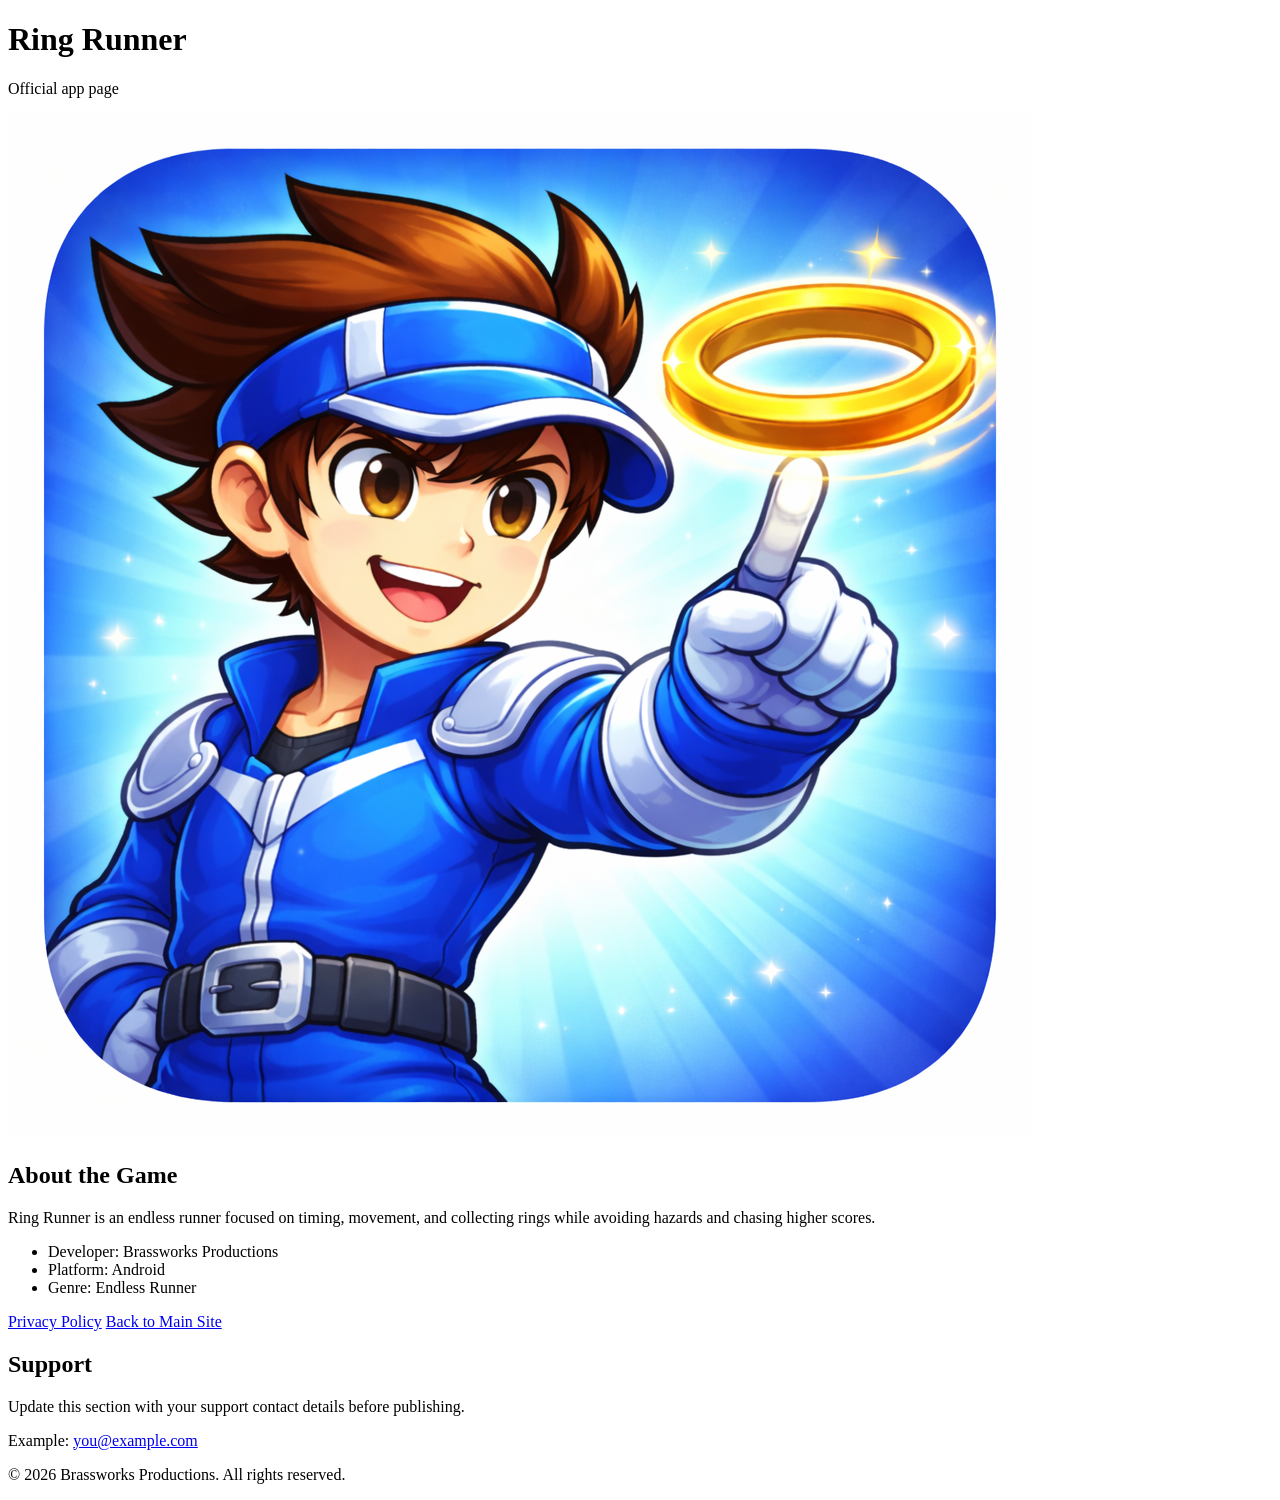
==== ring-runner/index.html @ f1f8ebb3 "Add files via upload" ====
<!doctype html>
<html lang="en">
<head>
    <meta charset="UTF-8" />
    <meta name="viewport" content="width=device-width, initial-scale=1.0" />
    <title>Ring Runner | Brassworks Productions</title>
    <meta name="description"
          content="Official Ring Runner page with app information and privacy policy." />
    <link rel="stylesheet" href="../styles.css" />
</head>
<body>
    <header class="site-header">
        <div class="container">
            <div class="brand">
                <h1>Ring Runner</h1>
                <p>Official app page</p>
            </div>
        </div>
    </header>

    <main class="container">
        <section class="card app-hero">
            <img class="app-icon"
                 src="../images/ring-runner-icon.png"
                 alt="Ring Runner app icon" />

            <div>
                <h2>About the Game</h2>
                <p>
                    Ring Runner is an endless runner focused on timing, movement, and collecting rings while
                    avoiding hazards and chasing higher scores.
                </p>

                <ul class="meta-list">
                    <li>Developer: Brassworks Productions</li>
                    <li>Platform: Android</li>
                    <li>Genre: Endless Runner</li>
                </ul>

                <div class="button-row">
                    <a class="button" href="privacy.html">Privacy Policy</a>
                    <a class="button button-secondary" href="../index.html">Back to Main Site</a>
                </div>
            </div>
        </section>

        <section class="card">
            <h2>Support</h2>
            <p>
                Update this section with your support contact details before publishing.
            </p>
            <p>
                Example: <a href="mailto:you@example.com">you@example.com</a>
            </p>
        </section>
    </main>

    <footer class="site-footer">
        <div class="container">
            <p>&copy; 2026 Brassworks Productions. All rights reserved.</p>
        </div>
    </footer>
</body>
</html>
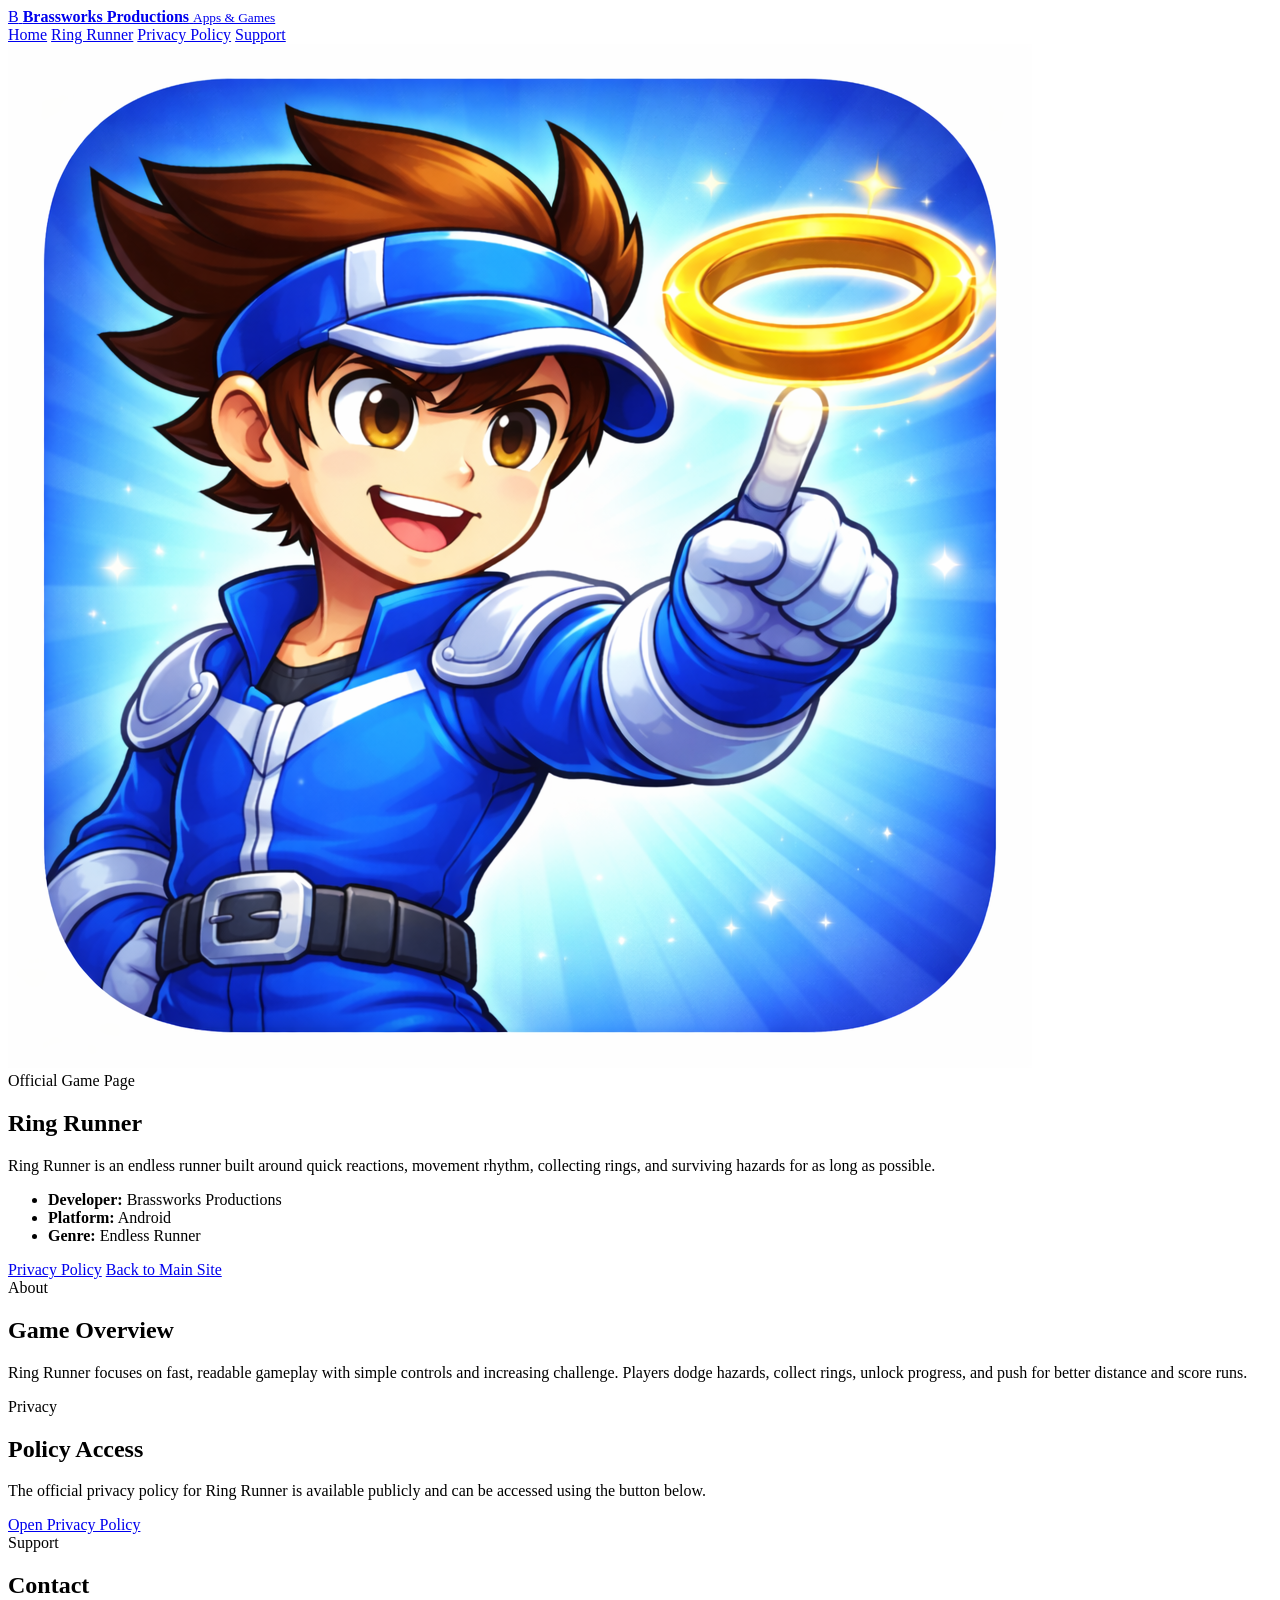
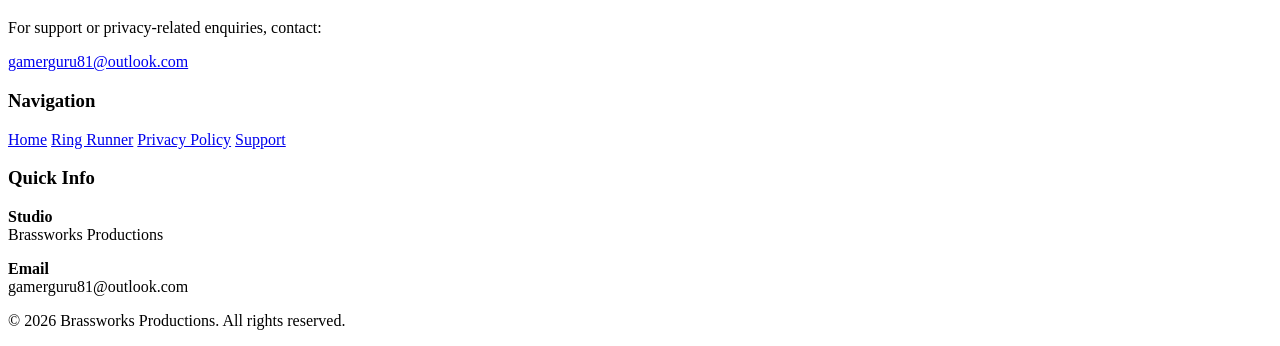
==== commit e15e5266: "Update index.html" ====
--- a/ring-runner/index.html
+++ b/ring-runner/index.html
@@ -5,60 +5,129 @@
     <meta name="viewport" content="width=device-width, initial-scale=1.0" />
     <title>Ring Runner | Brassworks Productions</title>
     <meta name="description"
-          content="Official Ring Runner page with app information and privacy policy." />
+          content="Official Ring Runner page with game information, support details, and privacy policy access." />
     <link rel="stylesheet" href="../styles.css" />
 </head>
 <body>
-    <header class="site-header">
-        <div class="container">
-            <div class="brand">
-                <h1>Ring Runner</h1>
-                <p>Official app page</p>
-            </div>
+    <header class="topbar">
+        <div class="topbar-inner">
+            <a class="logo-block" href="../index.html">
+                <span class="logo-mark">B</span>
+                <span class="logo-text">
+                    <strong>Brassworks Productions</strong>
+                    <small>Apps & Games</small>
+                </span>
+            </a>
+
+            <nav class="top-nav" aria-label="Main navigation">
+                <a href="../index.html">Home</a>
+                <a href="index.html" class="active">Ring Runner</a>
+                <a href="privacy.html">Privacy Policy</a>
+                <a href="#support">Support</a>
+            </nav>
         </div>
     </header>
 
-    <main class="container">
-        <section class="card app-hero">
-            <img class="app-icon"
-                 src="../images/ring-runner-icon.png"
-                 alt="Ring Runner app icon" />
+    <div class="site-shell">
+        <main class="main-content">
+            <section class="hero-panel app-hero">
+                <img class="app-icon"
+                     src="../images/ring-runner-icon.png"
+                     alt="Ring Runner app icon" />
 
-            <div>
-                <h2>About the Game</h2>
-                <p>
-                    Ring Runner is an endless runner focused on timing, movement, and collecting rings while
-                    avoiding hazards and chasing higher scores.
-                </p>
+                <div>
+                    <div class="eyebrow">Official Game Page</div>
+                    <h1>Ring Runner</h1>
+                    <p class="hero-copy">
+                        Ring Runner is an endless runner built around quick reactions, movement rhythm,
+                        collecting rings, and surviving hazards for as long as possible.
+                    </p>
 
-                <ul class="meta-list">
-                    <li>Developer: Brassworks Productions</li>
-                    <li>Platform: Android</li>
-                    <li>Genre: Endless Runner</li>
-                </ul>
+                    <ul class="meta-list">
+                        <li><strong>Developer:</strong> Brassworks Productions</li>
+                        <li><strong>Platform:</strong> Android</li>
+                        <li><strong>Genre:</strong> Endless Runner</li>
+                    </ul>
 
-                <div class="button-row">
-                    <a class="button" href="privacy.html">Privacy Policy</a>
-                    <a class="button button-secondary" href="../index.html">Back to Main Site</a>
+                    <div class="hero-actions">
+                        <a class="btn btn-primary" href="privacy.html">Privacy Policy</a>
+                        <a class="btn btn-secondary" href="../index.html">Back to Main Site</a>
+                    </div>
+                </div>
+            </section>
+
+            <section class="content-grid">
+                <article class="card feature-card">
+                    <div class="card-header">
+                        <span class="section-tag">About</span>
+                        <h2>Game Overview</h2>
+                    </div>
+
+                    <p>
+                        Ring Runner focuses on fast, readable gameplay with simple controls and increasing
+                        challenge. Players dodge hazards, collect rings, unlock progress, and push for better
+                        distance and score runs.
+                    </p>
+                </article>
+
+                <article class="card">
+                    <div class="card-header">
+                        <span class="section-tag">Privacy</span>
+                        <h2>Policy Access</h2>
+                    </div>
+
+                    <p>
+                        The official privacy policy for Ring Runner is available publicly and can be accessed
+                        using the button below.
+                    </p>
+
+                    <div class="action-row">
+                        <a class="btn btn-primary" href="privacy.html">Open Privacy Policy</a>
+                    </div>
+                </article>
+
+                <article class="card" id="support">
+                    <div class="card-header">
+                        <span class="section-tag">Support</span>
+                        <h2>Contact</h2>
+                    </div>
+
+                    <p>
+                        For support or privacy-related enquiries, contact:
+                    </p>
+
+                    <p class="contact-line">
+                        <a href="mailto:gamerguru81@outlook.com">gamerguru81@outlook.com</a>
+                    </p>
+                </article>
+            </section>
+        </main>
+
+        <aside class="right-sidebar">
+            <div class="sidebar-panel">
+                <h3>Navigation</h3>
+                <nav class="sidebar-nav" aria-label="Sidebar navigation">
+                    <a href="../index.html">Home</a>
+                    <a href="index.html" class="active">Ring Runner</a>
+                    <a href="privacy.html">Privacy Policy</a>
+                    <a href="#support">Support</a>
+                </nav>
+            </div>
+
+            <div class="sidebar-panel">
+                <h3>Quick Info</h3>
+                <div class="mini-info">
+                    <p><strong>Studio</strong><br />Brassworks Productions</p>
+                    <p><strong>Email</strong><br />gamerguru81@outlook.com</p>
                 </div>
             </div>
-        </section>
-
-        <section class="card">
-            <h2>Support</h2>
-            <p>
-                Update this section with your support contact details before publishing.
-            </p>
-            <p>
-                Example: <a href="mailto:you@example.com">you@example.com</a>
-            </p>
-        </section>
-    </main>
+        </aside>
+    </div>
 
     <footer class="site-footer">
-        <div class="container">
+        <div class="footer-inner">
             <p>&copy; 2026 Brassworks Productions. All rights reserved.</p>
         </div>
     </footer>
 </body>
-</html>+</html>
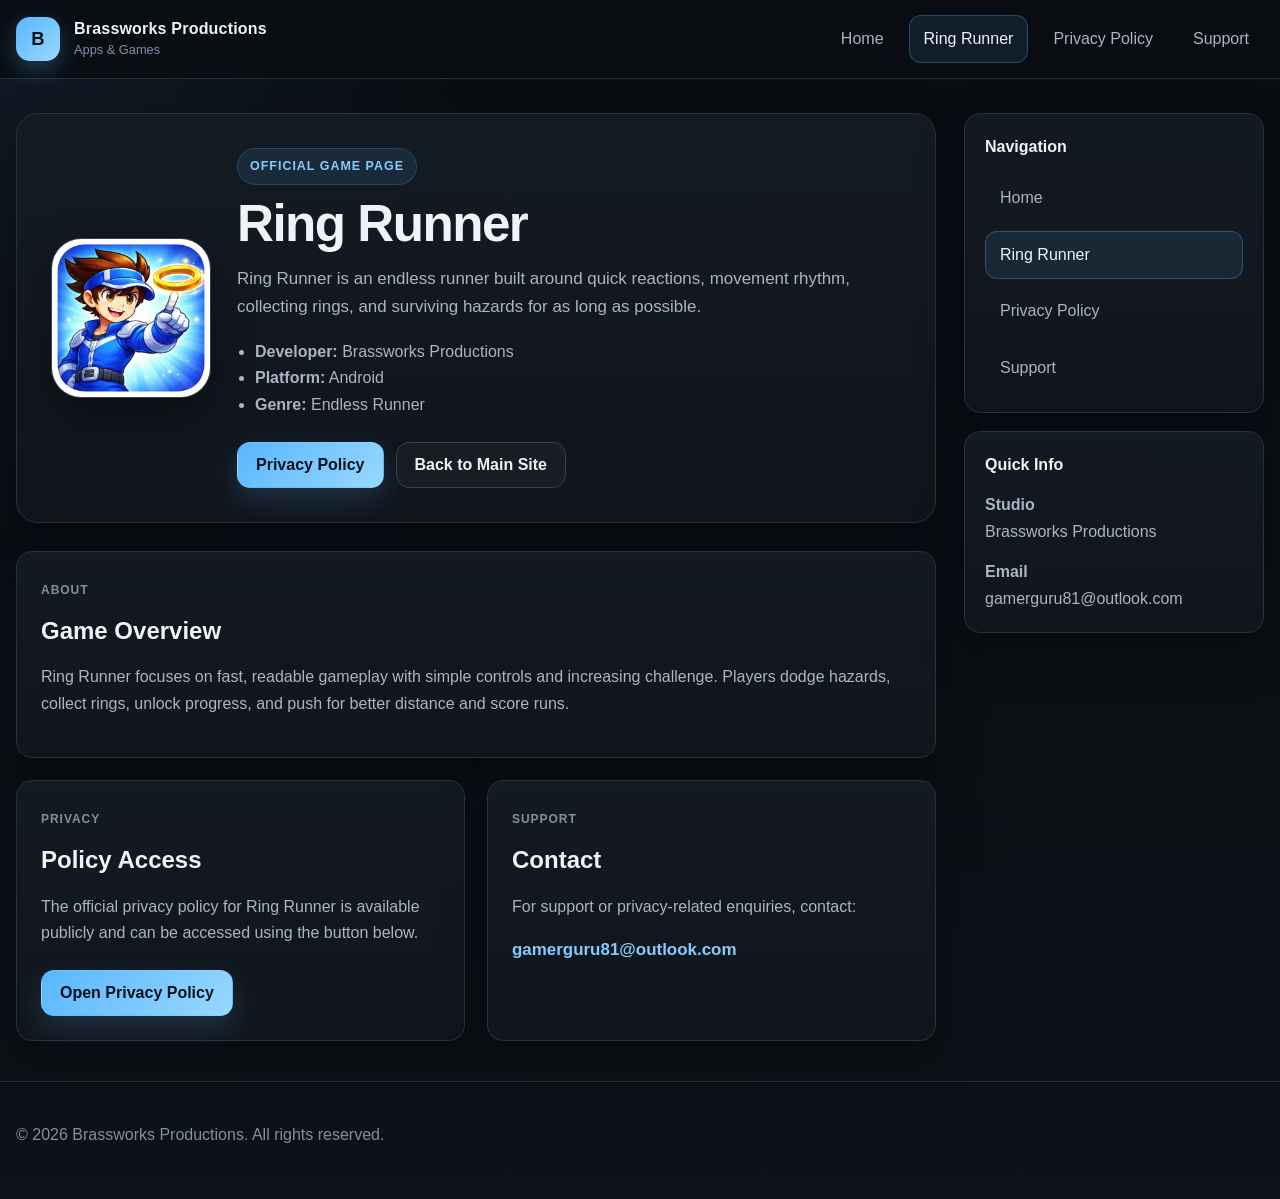
==== commit 19e393a0: "Update index.html" ====
--- a/ring-runner/index.html
+++ b/ring-runner/index.html
@@ -6,7 +6,7 @@
     <title>Ring Runner | Brassworks Productions</title>
     <meta name="description"
           content="Official Ring Runner page with game information, support details, and privacy policy access." />
-    <link rel="stylesheet" href="../styles.css" />
+    <link rel="stylesheet" href="../style.css" />
 </head>
 <body>
     <header class="topbar">
--- a/style.css
+++ b/style.css
@@ -0,0 +1,419 @@
+:root {
+    --bg: #0a0d12;
+    --bg-elevated: #11161d;
+    --bg-card: #151b23;
+    --bg-soft: #1a212c;
+    --border: #273140;
+    --border-strong: #334154;
+    --text: #eef3f8;
+    --text-soft: #a9b5c4;
+    --text-muted: #8090a3;
+    --accent: #58b6ff;
+    --accent-strong: #86cbff;
+    --success: #6ee7b7;
+    --shadow: 0 18px 45px rgba(0, 0, 0, 0.35);
+    --radius-lg: 22px;
+    --radius-md: 16px;
+    --radius-sm: 12px;
+    --max-width: 1380px;
+    --sidebar-width: 300px;
+}
+
+* {
+    box-sizing: border-box;
+}
+
+html {
+    scroll-behavior: smooth;
+}
+
+body {
+    margin: 0;
+    background: radial-gradient(circle at top left, rgba(88, 182, 255, 0.09), transparent 28%), linear-gradient(180deg, #090c11 0%, #0d1218 100%);
+    color: var(--text);
+    font-family: Arial, Helvetica, sans-serif;
+    line-height: 1.65;
+}
+
+img {
+    max-width: 100%;
+    display: block;
+}
+
+a {
+    color: var(--accent-strong);
+    text-decoration: none;
+}
+
+    a:hover {
+        text-decoration: none;
+    }
+
+.topbar {
+    position: sticky;
+    top: 0;
+    z-index: 1000;
+    backdrop-filter: blur(10px);
+    background: rgba(10, 13, 18, 0.86);
+    border-bottom: 1px solid rgba(51, 65, 84, 0.65);
+}
+
+.topbar-inner {
+    width: min(var(--max-width), calc(100% - 32px));
+    margin: 0 auto;
+    min-height: 78px;
+    display: flex;
+    align-items: center;
+    justify-content: space-between;
+    gap: 20px;
+}
+
+.logo-block {
+    display: flex;
+    align-items: center;
+    gap: 14px;
+    color: var(--text);
+}
+
+.logo-mark {
+    width: 44px;
+    height: 44px;
+    border-radius: 14px;
+    display: grid;
+    place-items: center;
+    font-weight: 800;
+    font-size: 1.15rem;
+    color: #06111a;
+    background: linear-gradient(135deg, var(--accent) 0%, #9bd9ff 100%);
+    box-shadow: 0 8px 22px rgba(88, 182, 255, 0.28);
+}
+
+.logo-text {
+    display: flex;
+    flex-direction: column;
+    line-height: 1.15;
+}
+
+    .logo-text strong {
+        font-size: 1rem;
+        letter-spacing: 0.2px;
+    }
+
+    .logo-text small {
+        margin-top: 4px;
+        color: var(--text-muted);
+        font-size: 0.8rem;
+    }
+
+.top-nav {
+    display: flex;
+    flex-wrap: wrap;
+    justify-content: flex-end;
+    gap: 10px;
+}
+
+    .top-nav a,
+    .sidebar-nav a {
+        display: inline-flex;
+        align-items: center;
+        min-height: 40px;
+        padding: 10px 14px;
+        border-radius: 12px;
+        color: var(--text-soft);
+        border: 1px solid transparent;
+        transition: 0.2s ease;
+    }
+
+        .top-nav a:hover,
+        .sidebar-nav a:hover {
+            color: var(--text);
+            background: rgba(255, 255, 255, 0.04);
+            border-color: rgba(255, 255, 255, 0.05);
+        }
+
+        .top-nav a.active,
+        .sidebar-nav a.active {
+            color: var(--text);
+            background: rgba(88, 182, 255, 0.1);
+            border-color: rgba(88, 182, 255, 0.3);
+        }
+
+.site-shell {
+    width: min(var(--max-width), calc(100% - 32px));
+    margin: 34px auto 0;
+    display: grid;
+    grid-template-columns: minmax(0, 1fr) var(--sidebar-width);
+    gap: 28px;
+    align-items: start;
+}
+
+.main-content {
+    min-width: 0;
+}
+
+.hero-panel {
+    background: linear-gradient(180deg, rgba(21, 27, 35, 0.96) 0%, rgba(16, 21, 28, 0.98) 100%);
+    border: 1px solid var(--border);
+    border-radius: var(--radius-lg);
+    padding: 34px;
+    box-shadow: var(--shadow);
+    margin-bottom: 28px;
+}
+
+.eyebrow {
+    display: inline-block;
+    margin-bottom: 12px;
+    padding: 7px 12px;
+    border-radius: 999px;
+    font-size: 0.78rem;
+    font-weight: 700;
+    letter-spacing: 0.08em;
+    text-transform: uppercase;
+    color: var(--accent-strong);
+    background: rgba(88, 182, 255, 0.1);
+    border: 1px solid rgba(88, 182, 255, 0.2);
+}
+
+.hero-panel h1 {
+    margin: 0 0 14px;
+    font-size: clamp(2rem, 4vw, 3.5rem);
+    line-height: 1.06;
+    letter-spacing: -0.03em;
+}
+
+.hero-copy {
+    max-width: 760px;
+    margin: 0;
+    color: var(--text-soft);
+    font-size: 1.06rem;
+}
+
+.hero-actions,
+.action-row {
+    display: flex;
+    flex-wrap: wrap;
+    gap: 12px;
+    margin-top: 24px;
+}
+
+.btn {
+    display: inline-flex;
+    align-items: center;
+    justify-content: center;
+    min-height: 46px;
+    padding: 0 18px;
+    border-radius: 13px;
+    font-weight: 700;
+    border: 1px solid transparent;
+    transition: transform 0.16s ease, background 0.16s ease, border-color 0.16s ease;
+}
+
+    .btn:hover {
+        transform: translateY(-1px);
+    }
+
+.btn-primary {
+    color: #06111a;
+    background: linear-gradient(135deg, var(--accent) 0%, #99d8ff 100%);
+    box-shadow: 0 12px 28px rgba(88, 182, 255, 0.18);
+}
+
+.btn-secondary {
+    color: var(--text);
+    background: rgba(255, 255, 255, 0.03);
+    border-color: var(--border-strong);
+}
+
+.content-grid {
+    display: grid;
+    grid-template-columns: repeat(2, minmax(0, 1fr));
+    gap: 22px;
+}
+
+.card {
+    background: linear-gradient(180deg, rgba(20, 26, 34, 0.98) 0%, rgba(17, 22, 29, 0.98) 100%);
+    border: 1px solid var(--border);
+    border-radius: var(--radius-md);
+    padding: 24px;
+    box-shadow: var(--shadow);
+}
+
+.feature-card {
+    grid-column: span 2;
+}
+
+.card-header {
+    margin-bottom: 14px;
+}
+
+.section-tag {
+    display: inline-block;
+    margin-bottom: 10px;
+    font-size: 0.75rem;
+    font-weight: 700;
+    letter-spacing: 0.08em;
+    text-transform: uppercase;
+    color: var(--text-muted);
+}
+
+.card h2,
+.sidebar-panel h3 {
+    margin: 0;
+}
+
+.card p {
+    color: var(--text-soft);
+    margin-top: 0;
+}
+
+.clean-list {
+    margin: 0;
+    padding-left: 18px;
+    color: var(--text-soft);
+}
+
+    .clean-list li + li {
+        margin-top: 8px;
+    }
+
+.contact-line {
+    font-size: 1.06rem;
+    font-weight: 700;
+}
+
+.right-sidebar {
+    position: sticky;
+    top: 102px;
+    display: flex;
+    flex-direction: column;
+    gap: 18px;
+}
+
+.sidebar-panel {
+    background: linear-gradient(180deg, rgba(20, 26, 34, 0.98) 0%, rgba(17, 22, 29, 0.98) 100%);
+    border: 1px solid var(--border);
+    border-radius: var(--radius-md);
+    padding: 20px;
+    box-shadow: var(--shadow);
+}
+
+    .sidebar-panel h3 {
+        margin-bottom: 14px;
+        font-size: 1rem;
+    }
+
+.sidebar-nav {
+    display: flex;
+    flex-direction: column;
+    gap: 8px;
+}
+
+.mini-info p {
+    margin: 0 0 14px;
+    color: var(--text-soft);
+}
+
+    .mini-info p:last-child {
+        margin-bottom: 0;
+    }
+
+.site-footer {
+    margin-top: 40px;
+    border-top: 1px solid rgba(51, 65, 84, 0.55);
+}
+
+.footer-inner {
+    width: min(var(--max-width), calc(100% - 32px));
+    margin: 0 auto;
+    padding: 24px 0 34px;
+    color: var(--text-muted);
+}
+
+.app-hero {
+    display: grid;
+    grid-template-columns: 160px minmax(0, 1fr);
+    gap: 26px;
+    align-items: center;
+}
+
+.app-icon {
+    width: 160px;
+    height: 160px;
+    object-fit: cover;
+    border-radius: 30px;
+    border: 1px solid var(--border-strong);
+    background: linear-gradient(180deg, #131922 0%, #0d1118 100%);
+    box-shadow: 0 18px 40px rgba(0, 0, 0, 0.35);
+}
+
+.meta-list {
+    margin: 18px 0 0;
+    padding-left: 18px;
+    color: var(--text-soft);
+}
+
+.policy-section h2 {
+    margin-top: 0;
+}
+
+.policy-section h3 {
+    margin-top: 26px;
+    margin-bottom: 8px;
+}
+
+.policy-section ul {
+    color: var(--text-soft);
+}
+
+@media (max-width: 1080px) {
+    .site-shell {
+        grid-template-columns: 1fr;
+    }
+
+    .right-sidebar {
+        position: static;
+        top: auto;
+        order: -1;
+    }
+
+    .sidebar-nav {
+        flex-direction: row;
+        flex-wrap: wrap;
+    }
+}
+
+@media (max-width: 760px) {
+    .topbar-inner {
+        padding: 14px 0;
+        align-items: flex-start;
+        flex-direction: column;
+    }
+
+    .top-nav {
+        width: 100%;
+        justify-content: flex-start;
+    }
+
+    .hero-panel,
+    .card,
+    .sidebar-panel {
+        padding: 20px;
+    }
+
+    .content-grid {
+        grid-template-columns: 1fr;
+    }
+
+    .feature-card {
+        grid-column: span 1;
+    }
+
+    .app-hero {
+        grid-template-columns: 1fr;
+    }
+
+    .app-icon {
+        width: 120px;
+        height: 120px;
+    }
+}
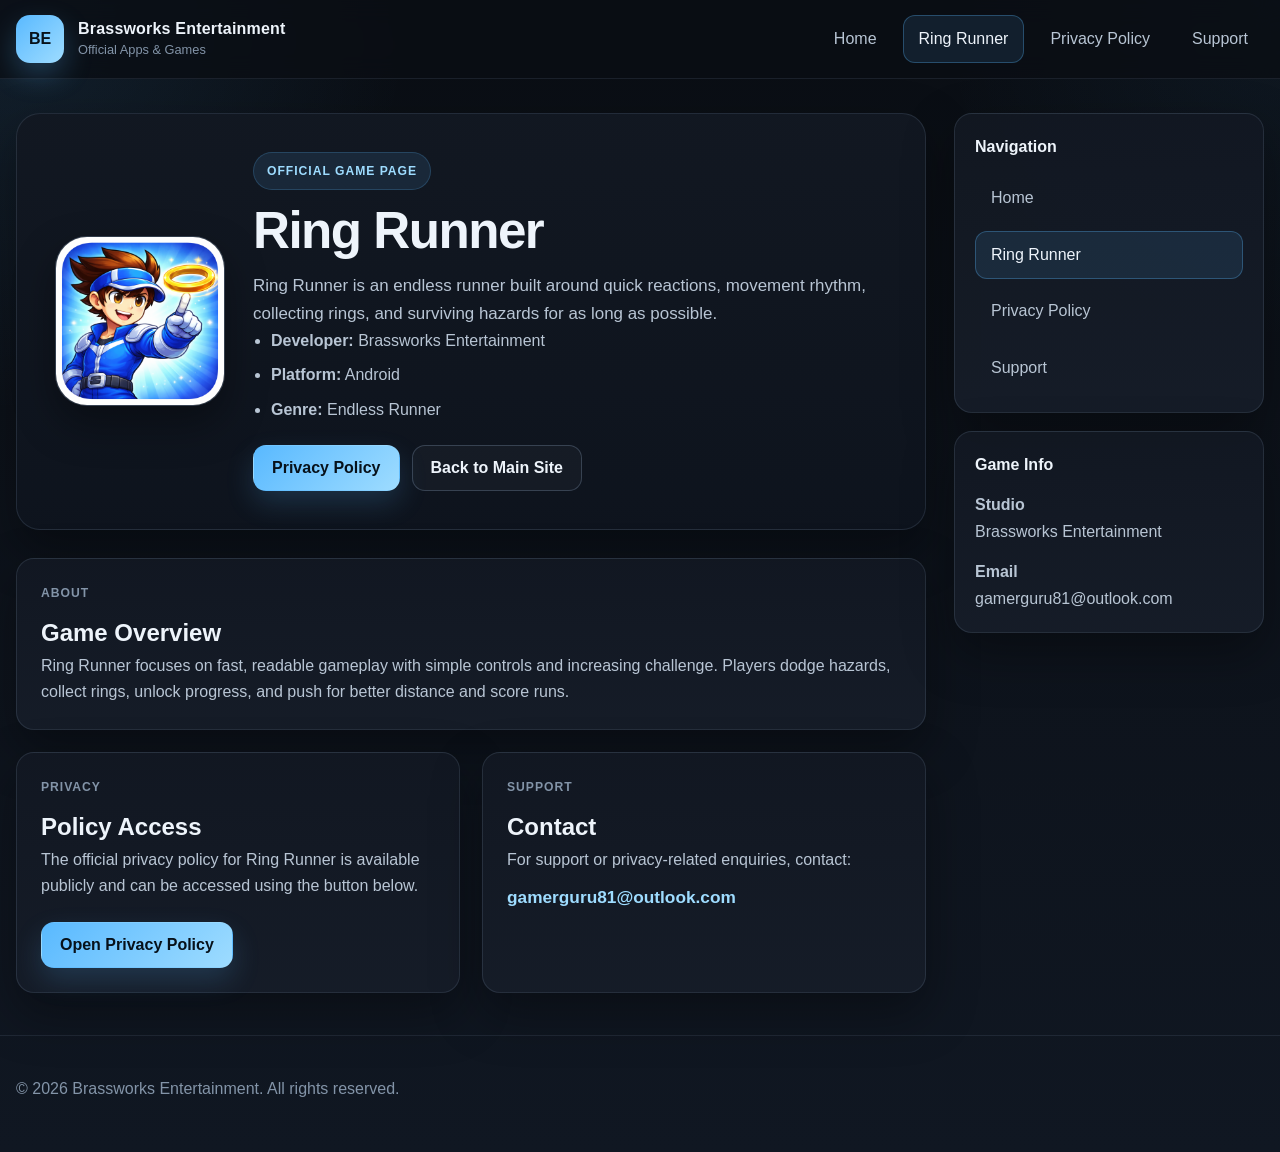
==== commit 70ab315b: "Update index.html" ====
--- a/ring-runner/index.html
+++ b/ring-runner/index.html
@@ -1,133 +1,127 @@
 <!doctype html>
 <html lang="en">
 <head>
-    <meta charset="UTF-8" />
-    <meta name="viewport" content="width=device-width, initial-scale=1.0" />
-    <title>Ring Runner | Brassworks Productions</title>
-    <meta name="description"
-          content="Official Ring Runner page with game information, support details, and privacy policy access." />
-    <link rel="stylesheet" href="../style.css" />
+  <meta charset="UTF-8" />
+  <meta name="viewport" content="width=device-width, initial-scale=1.0" />
+  <title>Ring Runner | Brassworks Entertainment</title>
+  <meta
+    name="description"
+    content="Official Ring Runner page with game information, support details, and privacy policy access."
+  />
+  <link rel="stylesheet" href="../style.css" />
 </head>
 <body>
-    <header class="topbar">
-        <div class="topbar-inner">
-            <a class="logo-block" href="../index.html">
-                <span class="logo-mark">B</span>
-                <span class="logo-text">
-                    <strong>Brassworks Productions</strong>
-                    <small>Apps & Games</small>
-                </span>
-            </a>
+  <header class="topbar">
+    <div class="wrap topbar-inner">
+      <a class="brand" href="../index.html" aria-label="Brassworks Entertainment home">
+        <span class="brand-mark">BE</span>
+        <span class="brand-text">
+          <strong>Brassworks Entertainment</strong>
+          <small>Official Apps & Games</small>
+        </span>
+      </a>
 
-            <nav class="top-nav" aria-label="Main navigation">
-                <a href="../index.html">Home</a>
-                <a href="index.html" class="active">Ring Runner</a>
-                <a href="privacy.html">Privacy Policy</a>
-                <a href="#support">Support</a>
-            </nav>
+      <nav class="top-nav" aria-label="Main navigation">
+        <a href="../index.html">Home</a>
+        <a class="active" href="index.html">Ring Runner</a>
+        <a href="privacy.html">Privacy Policy</a>
+        <a href="#support">Support</a>
+      </nav>
+    </div>
+  </header>
+
+  <div class="wrap page-shell">
+    <main class="main-column">
+      <section class="hero app-hero">
+        <img
+          class="app-icon"
+          src="../images/ring-runner-icon.png"
+          alt="Ring Runner app icon"
+        />
+
+        <div>
+          <div class="hero-badge">Official Game Page</div>
+          <h1>Ring Runner</h1>
+          <p class="hero-copy">
+            Ring Runner is an endless runner built around quick reactions, movement rhythm,
+            collecting rings, and surviving hazards for as long as possible.
+          </p>
+
+          <ul class="meta-list">
+            <li><strong>Developer:</strong> Brassworks Entertainment</li>
+            <li><strong>Platform:</strong> Android</li>
+            <li><strong>Genre:</strong> Endless Runner</li>
+          </ul>
+
+          <div class="button-row">
+            <a class="btn btn-primary" href="privacy.html">Privacy Policy</a>
+            <a class="btn btn-secondary" href="../index.html">Back to Main Site</a>
+          </div>
         </div>
-    </header>
+      </section>
 
-    <div class="site-shell">
-        <main class="main-content">
-            <section class="hero-panel app-hero">
-                <img class="app-icon"
-                     src="../images/ring-runner-icon.png"
-                     alt="Ring Runner app icon" />
+      <section class="grid">
+        <article class="card card-feature">
+          <div class="section-label">About</div>
+          <h2>Game Overview</h2>
+          <p>
+            Ring Runner focuses on fast, readable gameplay with simple controls and increasing challenge.
+            Players dodge hazards, collect rings, unlock progress, and push for better distance and score runs.
+          </p>
+        </article>
 
-                <div>
-                    <div class="eyebrow">Official Game Page</div>
-                    <h1>Ring Runner</h1>
-                    <p class="hero-copy">
-                        Ring Runner is an endless runner built around quick reactions, movement rhythm,
-                        collecting rings, and surviving hazards for as long as possible.
-                    </p>
+        <article class="card">
+          <div class="section-label">Privacy</div>
+          <h2>Policy Access</h2>
+          <p>
+            The official privacy policy for Ring Runner is available publicly and can be accessed
+            using the button below.
+          </p>
 
-                    <ul class="meta-list">
-                        <li><strong>Developer:</strong> Brassworks Productions</li>
-                        <li><strong>Platform:</strong> Android</li>
-                        <li><strong>Genre:</strong> Endless Runner</li>
-                    </ul>
+          <div class="button-row">
+            <a class="btn btn-primary" href="privacy.html">Open Privacy Policy</a>
+          </div>
+        </article>
 
-                    <div class="hero-actions">
-                        <a class="btn btn-primary" href="privacy.html">Privacy Policy</a>
-                        <a class="btn btn-secondary" href="../index.html">Back to Main Site</a>
-                    </div>
-                </div>
-            </section>
+        <article class="card" id="support">
+          <div class="section-label">Support</div>
+          <h2>Contact</h2>
+          <p>
+            For support or privacy-related enquiries, contact:
+          </p>
 
-            <section class="content-grid">
-                <article class="card feature-card">
-                    <div class="card-header">
-                        <span class="section-tag">About</span>
-                        <h2>Game Overview</h2>
-                    </div>
+          <p class="contact-link">
+            <a href="mailto:gamerguru81@outlook.com">gamerguru81@outlook.com</a>
+          </p>
+        </article>
+      </section>
+    </main>
 
-                    <p>
-                        Ring Runner focuses on fast, readable gameplay with simple controls and increasing
-                        challenge. Players dodge hazards, collect rings, unlock progress, and push for better
-                        distance and score runs.
-                    </p>
-                </article>
+    <aside class="sidebar">
+      <section class="sidebar-card">
+        <h3>Navigation</h3>
+        <nav class="side-nav" aria-label="Sidebar navigation">
+          <a href="../index.html">Home</a>
+          <a class="active" href="index.html">Ring Runner</a>
+          <a href="privacy.html">Privacy Policy</a>
+          <a href="#support">Support</a>
+        </nav>
+      </section>
 
-                <article class="card">
-                    <div class="card-header">
-                        <span class="section-tag">Privacy</span>
-                        <h2>Policy Access</h2>
-                    </div>
+      <section class="sidebar-card">
+        <h3>Game Info</h3>
+        <div class="info-block">
+          <p><strong>Studio</strong><br>Brassworks Entertainment</p>
+          <p><strong>Email</strong><br>gamerguru81@outlook.com</p>
+        </div>
+      </section>
+    </aside>
+  </div>
 
-                    <p>
-                        The official privacy policy for Ring Runner is available publicly and can be accessed
-                        using the button below.
-                    </p>
-
-                    <div class="action-row">
-                        <a class="btn btn-primary" href="privacy.html">Open Privacy Policy</a>
-                    </div>
-                </article>
-
-                <article class="card" id="support">
-                    <div class="card-header">
-                        <span class="section-tag">Support</span>
-                        <h2>Contact</h2>
-                    </div>
-
-                    <p>
-                        For support or privacy-related enquiries, contact:
-                    </p>
-
-                    <p class="contact-line">
-                        <a href="mailto:gamerguru81@outlook.com">gamerguru81@outlook.com</a>
-                    </p>
-                </article>
-            </section>
-        </main>
-
-        <aside class="right-sidebar">
-            <div class="sidebar-panel">
-                <h3>Navigation</h3>
-                <nav class="sidebar-nav" aria-label="Sidebar navigation">
-                    <a href="../index.html">Home</a>
-                    <a href="index.html" class="active">Ring Runner</a>
-                    <a href="privacy.html">Privacy Policy</a>
-                    <a href="#support">Support</a>
-                </nav>
-            </div>
-
-            <div class="sidebar-panel">
-                <h3>Quick Info</h3>
-                <div class="mini-info">
-                    <p><strong>Studio</strong><br />Brassworks Productions</p>
-                    <p><strong>Email</strong><br />gamerguru81@outlook.com</p>
-                </div>
-            </div>
-        </aside>
+  <footer class="footer">
+    <div class="wrap footer-inner">
+      <p>&copy; 2026 Brassworks Entertainment. All rights reserved.</p>
     </div>
-
-    <footer class="site-footer">
-        <div class="footer-inner">
-            <p>&copy; 2026 Brassworks Productions. All rights reserved.</p>
-        </div>
-    </footer>
+  </footer>
 </body>
 </html>
--- a/style.css
+++ b/style.css
@@ -1,419 +1,433 @@
 :root {
-    --bg: #0a0d12;
-    --bg-elevated: #11161d;
-    --bg-card: #151b23;
-    --bg-soft: #1a212c;
-    --border: #273140;
-    --border-strong: #334154;
-    --text: #eef3f8;
-    --text-soft: #a9b5c4;
-    --text-muted: #8090a3;
-    --accent: #58b6ff;
-    --accent-strong: #86cbff;
-    --success: #6ee7b7;
-    --shadow: 0 18px 45px rgba(0, 0, 0, 0.35);
-    --radius-lg: 22px;
-    --radius-md: 16px;
-    --radius-sm: 12px;
-    --max-width: 1380px;
-    --sidebar-width: 300px;
+  --bg: #0a0e14;
+  --bg-2: #101722;
+  --panel: rgba(18, 24, 34, 0.96);
+  --panel-soft: rgba(22, 29, 40, 0.96);
+  --border: rgba(128, 150, 176, 0.18);
+  --border-strong: rgba(128, 150, 176, 0.32);
+  --text: #eef4fb;
+  --text-soft: #b8c5d4;
+  --text-muted: #8394a8;
+  --accent: #59b9ff;
+  --accent-2: #9edcff;
+  --shadow: 0 20px 50px rgba(0, 0, 0, 0.35);
+  --radius-xl: 24px;
+  --radius-lg: 18px;
+  --radius-md: 14px;
+  --wrap: 1380px;
+  --sidebar: 310px;
 }
 
 * {
-    box-sizing: border-box;
+  box-sizing: border-box;
 }
 
 html {
-    scroll-behavior: smooth;
+  scroll-behavior: smooth;
 }
 
 body {
-    margin: 0;
-    background: radial-gradient(circle at top left, rgba(88, 182, 255, 0.09), transparent 28%), linear-gradient(180deg, #090c11 0%, #0d1218 100%);
-    color: var(--text);
-    font-family: Arial, Helvetica, sans-serif;
-    line-height: 1.65;
+  margin: 0;
+  color: var(--text);
+  font-family: Arial, Helvetica, sans-serif;
+  line-height: 1.65;
+  background:
+    radial-gradient(circle at top left, rgba(89, 185, 255, 0.11), transparent 24%),
+    radial-gradient(circle at top right, rgba(89, 185, 255, 0.06), transparent 20%),
+    linear-gradient(180deg, var(--bg) 0%, var(--bg-2) 100%);
 }
 
 img {
-    max-width: 100%;
-    display: block;
+  display: block;
+  max-width: 100%;
 }
 
 a {
-    color: var(--accent-strong);
-    text-decoration: none;
-}
-
-    a:hover {
-        text-decoration: none;
-    }
+  color: var(--accent-2);
+  text-decoration: none;
+}
+
+a:hover {
+  text-decoration: none;
+}
+
+.wrap {
+  width: min(var(--wrap), calc(100% - 32px));
+  margin: 0 auto;
+}
 
 .topbar {
-    position: sticky;
-    top: 0;
-    z-index: 1000;
-    backdrop-filter: blur(10px);
-    background: rgba(10, 13, 18, 0.86);
-    border-bottom: 1px solid rgba(51, 65, 84, 0.65);
+  position: sticky;
+  top: 0;
+  z-index: 1000;
+  backdrop-filter: blur(12px);
+  background: rgba(10, 14, 20, 0.82);
+  border-bottom: 1px solid rgba(128, 150, 176, 0.14);
 }
 
 .topbar-inner {
-    width: min(var(--max-width), calc(100% - 32px));
-    margin: 0 auto;
-    min-height: 78px;
-    display: flex;
-    align-items: center;
-    justify-content: space-between;
-    gap: 20px;
-}
-
-.logo-block {
-    display: flex;
-    align-items: center;
-    gap: 14px;
-    color: var(--text);
-}
-
-.logo-mark {
-    width: 44px;
-    height: 44px;
-    border-radius: 14px;
-    display: grid;
-    place-items: center;
-    font-weight: 800;
-    font-size: 1.15rem;
-    color: #06111a;
-    background: linear-gradient(135deg, var(--accent) 0%, #9bd9ff 100%);
-    box-shadow: 0 8px 22px rgba(88, 182, 255, 0.28);
-}
-
-.logo-text {
-    display: flex;
+  min-height: 78px;
+  display: flex;
+  align-items: center;
+  justify-content: space-between;
+  gap: 20px;
+}
+
+.brand {
+  display: flex;
+  align-items: center;
+  gap: 14px;
+  color: var(--text);
+}
+
+.brand-mark {
+  width: 48px;
+  height: 48px;
+  border-radius: 14px;
+  display: grid;
+  place-items: center;
+  font-weight: 800;
+  font-size: 1rem;
+  color: #07111a;
+  background: linear-gradient(135deg, var(--accent) 0%, var(--accent-2) 100%);
+  box-shadow: 0 12px 28px rgba(89, 185, 255, 0.26);
+}
+
+.brand-text {
+  display: flex;
+  flex-direction: column;
+  line-height: 1.15;
+}
+
+.brand-text strong {
+  font-size: 1rem;
+  letter-spacing: 0.2px;
+}
+
+.brand-text small {
+  margin-top: 4px;
+  color: var(--text-muted);
+  font-size: 0.8rem;
+}
+
+.top-nav {
+  display: flex;
+  flex-wrap: wrap;
+  justify-content: flex-end;
+  gap: 10px;
+}
+
+.top-nav a,
+.side-nav a {
+  display: inline-flex;
+  align-items: center;
+  min-height: 42px;
+  padding: 10px 15px;
+  border-radius: 12px;
+  color: var(--text-soft);
+  border: 1px solid transparent;
+  transition: 0.18s ease;
+}
+
+.top-nav a:hover,
+.side-nav a:hover {
+  color: var(--text);
+  background: rgba(255, 255, 255, 0.04);
+  border-color: rgba(255, 255, 255, 0.06);
+}
+
+.top-nav a.active,
+.side-nav a.active {
+  color: var(--text);
+  background: rgba(89, 185, 255, 0.11);
+  border-color: rgba(89, 185, 255, 0.3);
+}
+
+.page-shell {
+  display: grid;
+  grid-template-columns: minmax(0, 1fr) var(--sidebar);
+  gap: 28px;
+  align-items: start;
+  padding: 34px 0 0;
+}
+
+.main-column {
+  min-width: 0;
+}
+
+.hero {
+  padding: 38px;
+  border-radius: var(--radius-xl);
+  background:
+    linear-gradient(180deg, rgba(18, 24, 34, 0.98) 0%, rgba(14, 20, 30, 0.98) 100%);
+  border: 1px solid var(--border);
+  box-shadow: var(--shadow);
+  margin-bottom: 28px;
+}
+
+.hero-badge {
+  display: inline-block;
+  margin-bottom: 14px;
+  padding: 8px 13px;
+  border-radius: 999px;
+  font-size: 0.76rem;
+  font-weight: 700;
+  letter-spacing: 0.08em;
+  text-transform: uppercase;
+  color: var(--accent-2);
+  background: rgba(89, 185, 255, 0.11);
+  border: 1px solid rgba(89, 185, 255, 0.2);
+}
+
+.hero h1 {
+  margin: 0 0 14px;
+  font-size: clamp(2.1rem, 4vw, 3.7rem);
+  line-height: 1.05;
+  letter-spacing: -0.03em;
+}
+
+.hero-copy {
+  max-width: 760px;
+  margin: 0;
+  color: var(--text-soft);
+  font-size: 1.06rem;
+}
+
+.grid {
+  display: grid;
+  grid-template-columns: repeat(2, minmax(0, 1fr));
+  gap: 22px;
+}
+
+.card {
+  padding: 24px;
+  border-radius: var(--radius-lg);
+  background: linear-gradient(180deg, var(--panel) 0%, var(--panel-soft) 100%);
+  border: 1px solid var(--border);
+  box-shadow: var(--shadow);
+}
+
+.card-feature {
+  grid-column: span 2;
+}
+
+.card h2,
+.sidebar-card h3 {
+  margin: 0;
+}
+
+.card p {
+  margin: 0;
+  color: var(--text-soft);
+}
+
+.section-label {
+  margin-bottom: 10px;
+  font-size: 0.76rem;
+  font-weight: 700;
+  letter-spacing: 0.08em;
+  text-transform: uppercase;
+  color: var(--text-muted);
+}
+
+.button-row {
+  display: flex;
+  flex-wrap: wrap;
+  gap: 12px;
+  margin-top: 22px;
+}
+
+.btn {
+  display: inline-flex;
+  align-items: center;
+  justify-content: center;
+  min-height: 46px;
+  padding: 0 18px;
+  border-radius: 13px;
+  font-weight: 700;
+  border: 1px solid transparent;
+  transition: transform 0.16s ease, background 0.16s ease, border-color 0.16s ease;
+}
+
+.btn:hover {
+  transform: translateY(-1px);
+}
+
+.btn-primary {
+  color: #07111a;
+  background: linear-gradient(135deg, var(--accent) 0%, var(--accent-2) 100%);
+  box-shadow: 0 12px 28px rgba(89, 185, 255, 0.18);
+}
+
+.btn-secondary {
+  color: var(--text);
+  background: rgba(255, 255, 255, 0.03);
+  border-color: var(--border-strong);
+}
+
+.feature-list,
+.meta-list,
+.policy-section ul {
+  color: var(--text-soft);
+  margin: 0;
+  padding-left: 18px;
+}
+
+.feature-list li + li,
+.meta-list li + li,
+.policy-section ul li + li {
+  margin-top: 8px;
+}
+
+.contact-link {
+  margin-top: 10px !important;
+  font-size: 1.08rem;
+  font-weight: 700;
+}
+
+.sidebar {
+  position: sticky;
+  top: 102px;
+  display: flex;
+  flex-direction: column;
+  gap: 18px;
+}
+
+.sidebar-card {
+  padding: 20px;
+  border-radius: var(--radius-lg);
+  background: linear-gradient(180deg, var(--panel) 0%, var(--panel-soft) 100%);
+  border: 1px solid var(--border);
+  box-shadow: var(--shadow);
+}
+
+.sidebar-card h3 {
+  margin-bottom: 14px;
+  font-size: 1rem;
+}
+
+.side-nav {
+  display: flex;
+  flex-direction: column;
+  gap: 8px;
+}
+
+.info-block p {
+  margin: 0 0 14px;
+  color: var(--text-soft);
+}
+
+.info-block p:last-child {
+  margin-bottom: 0;
+}
+
+.footer {
+  margin-top: 42px;
+  border-top: 1px solid rgba(128, 150, 176, 0.14);
+}
+
+.footer-inner {
+  padding: 24px 0 34px;
+  color: var(--text-muted);
+}
+
+.app-hero {
+  display: grid;
+  grid-template-columns: 170px minmax(0, 1fr);
+  gap: 28px;
+  align-items: center;
+}
+
+.app-icon {
+  width: 170px;
+  height: 170px;
+  object-fit: cover;
+  border-radius: 32px;
+  border: 1px solid var(--border-strong);
+  background: linear-gradient(180deg, rgba(20, 27, 38, 1) 0%, rgba(12, 17, 25, 1) 100%);
+  box-shadow: 0 18px 40px rgba(0, 0, 0, 0.35);
+}
+
+.policy-section h1,
+.policy-section h2,
+.policy-section h3 {
+  color: var(--text);
+}
+
+.policy-section h1 {
+  margin-top: 0;
+  margin-bottom: 8px;
+  font-size: clamp(2rem, 3vw, 3rem);
+}
+
+.policy-section h2 {
+  margin-top: 28px;
+  margin-bottom: 10px;
+}
+
+.policy-section h3 {
+  margin-top: 26px;
+  margin-bottom: 8px;
+}
+
+.policy-section p {
+  color: var(--text-soft);
+  margin: 0 0 14px;
+}
+
+.muted-line {
+  color: var(--text-muted);
+}
+
+@media (max-width: 1080px) {
+  .page-shell {
+    grid-template-columns: 1fr;
+  }
+
+  .sidebar {
+    position: static;
+    top: auto;
+    order: -1;
+  }
+
+  .side-nav {
+    flex-direction: row;
+    flex-wrap: wrap;
+  }
+}
+
+@media (max-width: 760px) {
+  .topbar-inner {
+    padding: 14px 0;
     flex-direction: column;
-    line-height: 1.15;
-}
-
-    .logo-text strong {
-        font-size: 1rem;
-        letter-spacing: 0.2px;
-    }
-
-    .logo-text small {
-        margin-top: 4px;
-        color: var(--text-muted);
-        font-size: 0.8rem;
-    }
-
-.top-nav {
-    display: flex;
-    flex-wrap: wrap;
-    justify-content: flex-end;
-    gap: 10px;
-}
-
-    .top-nav a,
-    .sidebar-nav a {
-        display: inline-flex;
-        align-items: center;
-        min-height: 40px;
-        padding: 10px 14px;
-        border-radius: 12px;
-        color: var(--text-soft);
-        border: 1px solid transparent;
-        transition: 0.2s ease;
-    }
-
-        .top-nav a:hover,
-        .sidebar-nav a:hover {
-            color: var(--text);
-            background: rgba(255, 255, 255, 0.04);
-            border-color: rgba(255, 255, 255, 0.05);
-        }
-
-        .top-nav a.active,
-        .sidebar-nav a.active {
-            color: var(--text);
-            background: rgba(88, 182, 255, 0.1);
-            border-color: rgba(88, 182, 255, 0.3);
-        }
-
-.site-shell {
-    width: min(var(--max-width), calc(100% - 32px));
-    margin: 34px auto 0;
-    display: grid;
-    grid-template-columns: minmax(0, 1fr) var(--sidebar-width);
-    gap: 28px;
-    align-items: start;
-}
-
-.main-content {
-    min-width: 0;
-}
-
-.hero-panel {
-    background: linear-gradient(180deg, rgba(21, 27, 35, 0.96) 0%, rgba(16, 21, 28, 0.98) 100%);
-    border: 1px solid var(--border);
-    border-radius: var(--radius-lg);
-    padding: 34px;
-    box-shadow: var(--shadow);
-    margin-bottom: 28px;
-}
-
-.eyebrow {
-    display: inline-block;
-    margin-bottom: 12px;
-    padding: 7px 12px;
-    border-radius: 999px;
-    font-size: 0.78rem;
-    font-weight: 700;
-    letter-spacing: 0.08em;
-    text-transform: uppercase;
-    color: var(--accent-strong);
-    background: rgba(88, 182, 255, 0.1);
-    border: 1px solid rgba(88, 182, 255, 0.2);
-}
-
-.hero-panel h1 {
-    margin: 0 0 14px;
-    font-size: clamp(2rem, 4vw, 3.5rem);
-    line-height: 1.06;
-    letter-spacing: -0.03em;
-}
-
-.hero-copy {
-    max-width: 760px;
-    margin: 0;
-    color: var(--text-soft);
-    font-size: 1.06rem;
-}
-
-.hero-actions,
-.action-row {
-    display: flex;
-    flex-wrap: wrap;
-    gap: 12px;
-    margin-top: 24px;
-}
-
-.btn {
-    display: inline-flex;
-    align-items: center;
-    justify-content: center;
-    min-height: 46px;
-    padding: 0 18px;
-    border-radius: 13px;
-    font-weight: 700;
-    border: 1px solid transparent;
-    transition: transform 0.16s ease, background 0.16s ease, border-color 0.16s ease;
-}
-
-    .btn:hover {
-        transform: translateY(-1px);
-    }
-
-.btn-primary {
-    color: #06111a;
-    background: linear-gradient(135deg, var(--accent) 0%, #99d8ff 100%);
-    box-shadow: 0 12px 28px rgba(88, 182, 255, 0.18);
-}
-
-.btn-secondary {
-    color: var(--text);
-    background: rgba(255, 255, 255, 0.03);
-    border-color: var(--border-strong);
-}
-
-.content-grid {
-    display: grid;
-    grid-template-columns: repeat(2, minmax(0, 1fr));
-    gap: 22px;
-}
-
-.card {
-    background: linear-gradient(180deg, rgba(20, 26, 34, 0.98) 0%, rgba(17, 22, 29, 0.98) 100%);
-    border: 1px solid var(--border);
-    border-radius: var(--radius-md);
-    padding: 24px;
-    box-shadow: var(--shadow);
-}
-
-.feature-card {
-    grid-column: span 2;
-}
-
-.card-header {
-    margin-bottom: 14px;
-}
-
-.section-tag {
-    display: inline-block;
-    margin-bottom: 10px;
-    font-size: 0.75rem;
-    font-weight: 700;
-    letter-spacing: 0.08em;
-    text-transform: uppercase;
-    color: var(--text-muted);
-}
-
-.card h2,
-.sidebar-panel h3 {
-    margin: 0;
-}
-
-.card p {
-    color: var(--text-soft);
-    margin-top: 0;
-}
-
-.clean-list {
-    margin: 0;
-    padding-left: 18px;
-    color: var(--text-soft);
-}
-
-    .clean-list li + li {
-        margin-top: 8px;
-    }
-
-.contact-line {
-    font-size: 1.06rem;
-    font-weight: 700;
-}
-
-.right-sidebar {
-    position: sticky;
-    top: 102px;
-    display: flex;
-    flex-direction: column;
-    gap: 18px;
-}
-
-.sidebar-panel {
-    background: linear-gradient(180deg, rgba(20, 26, 34, 0.98) 0%, rgba(17, 22, 29, 0.98) 100%);
-    border: 1px solid var(--border);
-    border-radius: var(--radius-md);
+    align-items: flex-start;
+  }
+
+  .top-nav {
+    width: 100%;
+    justify-content: flex-start;
+  }
+
+  .hero,
+  .card,
+  .sidebar-card {
     padding: 20px;
-    box-shadow: var(--shadow);
-}
-
-    .sidebar-panel h3 {
-        margin-bottom: 14px;
-        font-size: 1rem;
-    }
-
-.sidebar-nav {
-    display: flex;
-    flex-direction: column;
-    gap: 8px;
-}
-
-.mini-info p {
-    margin: 0 0 14px;
-    color: var(--text-soft);
-}
-
-    .mini-info p:last-child {
-        margin-bottom: 0;
-    }
-
-.site-footer {
-    margin-top: 40px;
-    border-top: 1px solid rgba(51, 65, 84, 0.55);
-}
-
-.footer-inner {
-    width: min(var(--max-width), calc(100% - 32px));
-    margin: 0 auto;
-    padding: 24px 0 34px;
-    color: var(--text-muted);
-}
-
-.app-hero {
-    display: grid;
-    grid-template-columns: 160px minmax(0, 1fr);
-    gap: 26px;
-    align-items: center;
-}
-
-.app-icon {
-    width: 160px;
-    height: 160px;
-    object-fit: cover;
-    border-radius: 30px;
-    border: 1px solid var(--border-strong);
-    background: linear-gradient(180deg, #131922 0%, #0d1118 100%);
-    box-shadow: 0 18px 40px rgba(0, 0, 0, 0.35);
-}
-
-.meta-list {
-    margin: 18px 0 0;
-    padding-left: 18px;
-    color: var(--text-soft);
-}
-
-.policy-section h2 {
-    margin-top: 0;
-}
-
-.policy-section h3 {
-    margin-top: 26px;
-    margin-bottom: 8px;
-}
-
-.policy-section ul {
-    color: var(--text-soft);
-}
-
-@media (max-width: 1080px) {
-    .site-shell {
-        grid-template-columns: 1fr;
-    }
-
-    .right-sidebar {
-        position: static;
-        top: auto;
-        order: -1;
-    }
-
-    .sidebar-nav {
-        flex-direction: row;
-        flex-wrap: wrap;
-    }
-}
-
-@media (max-width: 760px) {
-    .topbar-inner {
-        padding: 14px 0;
-        align-items: flex-start;
-        flex-direction: column;
-    }
-
-    .top-nav {
-        width: 100%;
-        justify-content: flex-start;
-    }
-
-    .hero-panel,
-    .card,
-    .sidebar-panel {
-        padding: 20px;
-    }
-
-    .content-grid {
-        grid-template-columns: 1fr;
-    }
-
-    .feature-card {
-        grid-column: span 1;
-    }
-
-    .app-hero {
-        grid-template-columns: 1fr;
-    }
-
-    .app-icon {
-        width: 120px;
-        height: 120px;
-    }
-}
+  }
+
+  .grid {
+    grid-template-columns: 1fr;
+  }
+
+  .card-feature {
+    grid-column: span 1;
+  }
+
+  .app-hero {
+    grid-template-columns: 1fr;
+  }
+
+  .app-icon {
+    width: 124px;
+    height: 124px;
+  }
+}
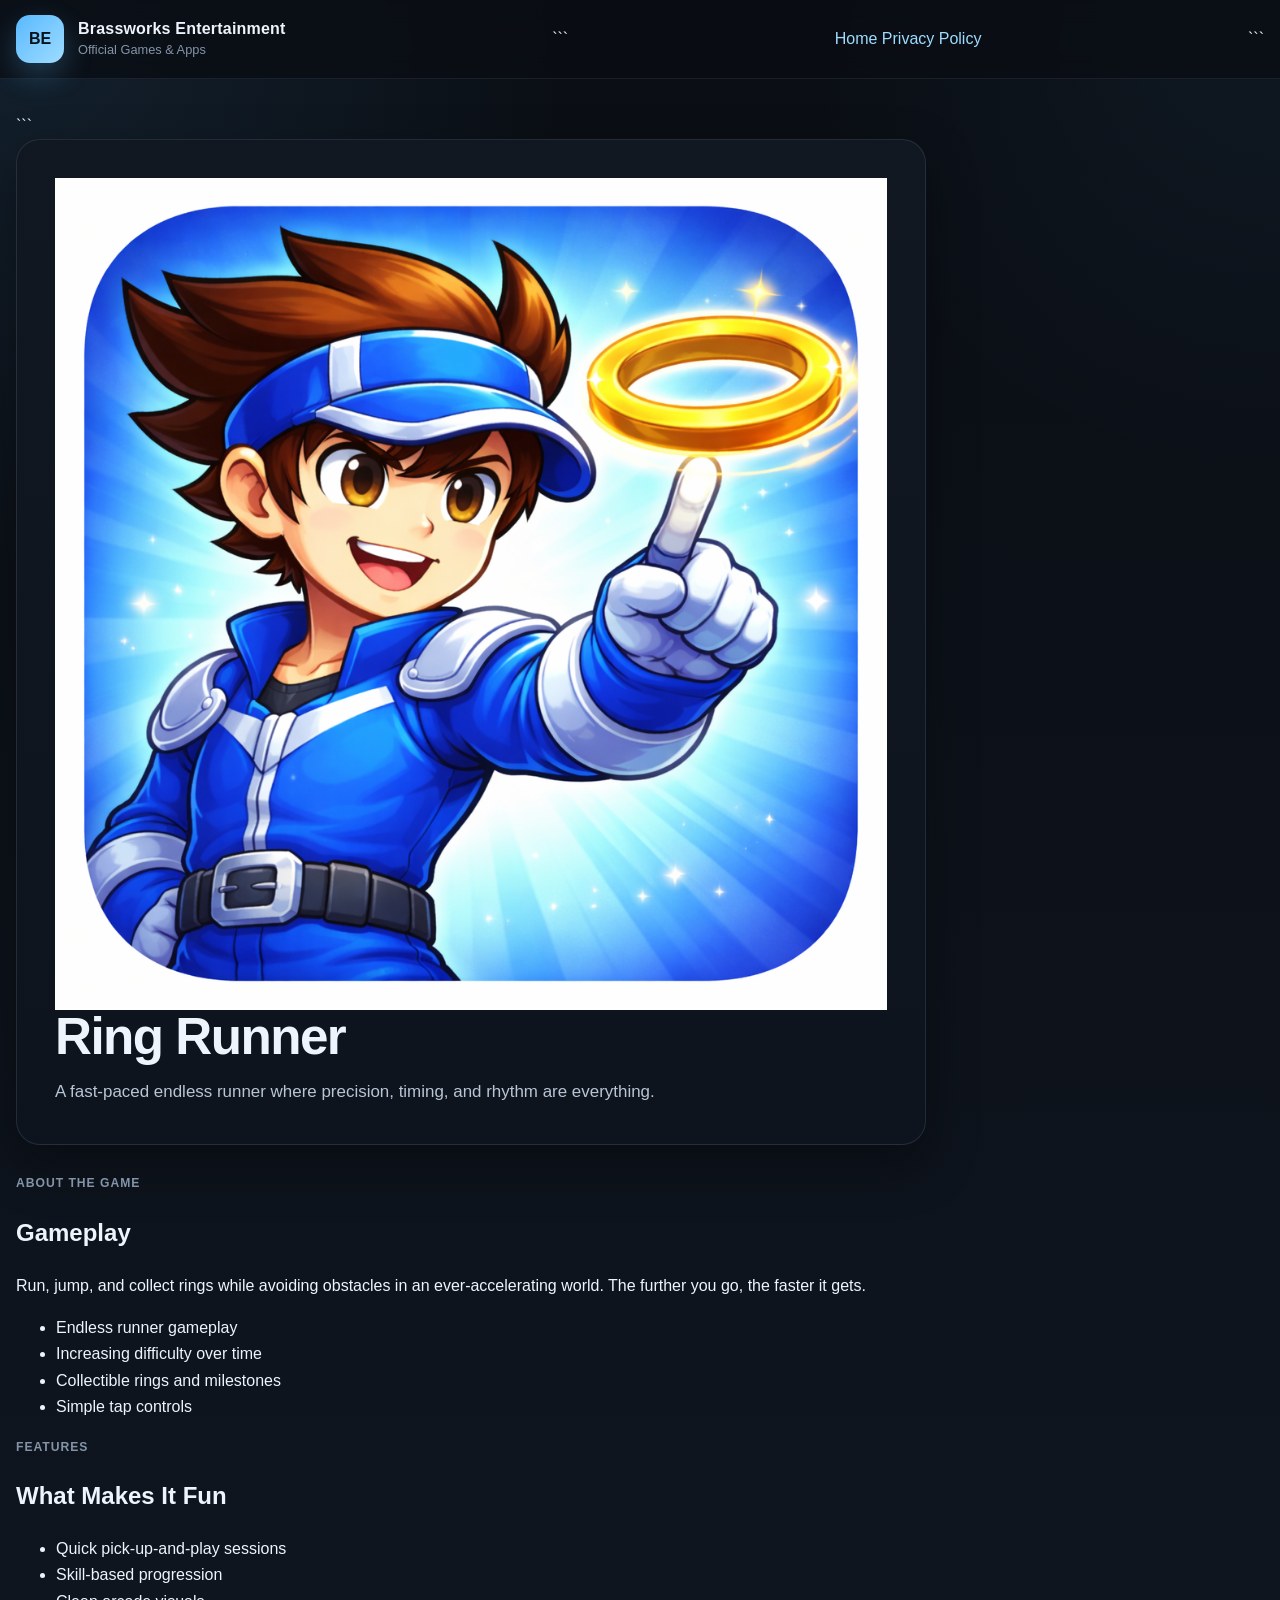
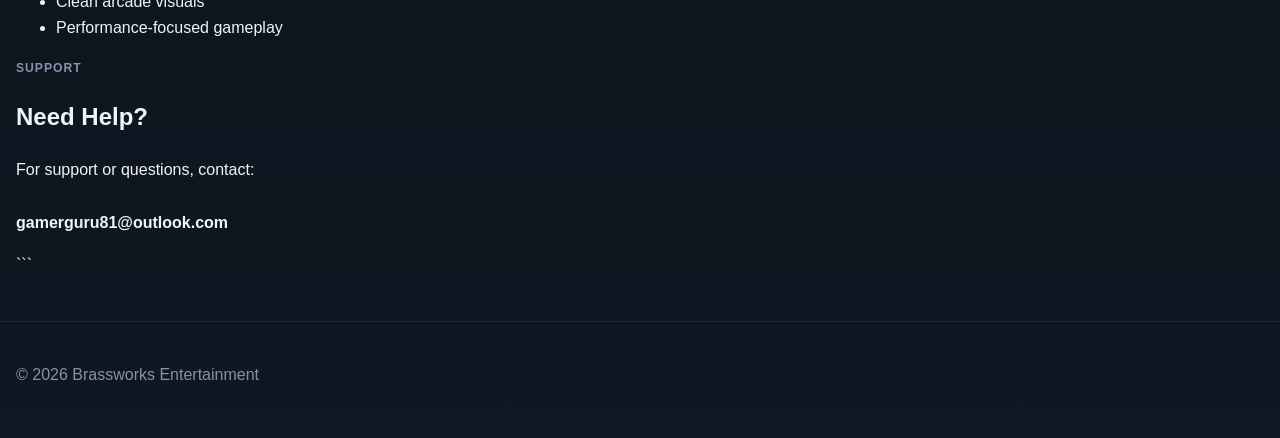
==== commit a21b15d1: "Update index.html" ====
--- a/ring-runner/index.html
+++ b/ring-runner/index.html
@@ -1,127 +1,97 @@
 <!doctype html>
+
 <html lang="en">
 <head>
   <meta charset="UTF-8" />
   <meta name="viewport" content="width=device-width, initial-scale=1.0" />
-  <title>Ring Runner | Brassworks Entertainment</title>
-  <meta
-    name="description"
-    content="Official Ring Runner page with game information, support details, and privacy policy access."
-  />
+  <title>Ring Runner - Brassworks Entertainment</title>
   <link rel="stylesheet" href="../style.css" />
 </head>
 <body>
-  <header class="topbar">
-    <div class="wrap topbar-inner">
-      <a class="brand" href="../index.html" aria-label="Brassworks Entertainment home">
-        <span class="brand-mark">BE</span>
-        <span class="brand-text">
-          <strong>Brassworks Entertainment</strong>
-          <small>Official Apps & Games</small>
-        </span>
-      </a>
 
-      <nav class="top-nav" aria-label="Main navigation">
-        <a href="../index.html">Home</a>
-        <a class="active" href="index.html">Ring Runner</a>
-        <a href="privacy.html">Privacy Policy</a>
-        <a href="#support">Support</a>
-      </nav>
+<header class="topbar">
+  <div class="wrap topbar-inner">
+    <div class="brand">
+      <span class="brand-mark">BE</span>
+      <span class="brand-text">
+        <strong>Brassworks Entertainment</strong>
+        <small>Official Games & Apps</small>
+      </span>
     </div>
-  </header>
 
-  <div class="wrap page-shell">
-    <main class="main-column">
-      <section class="hero app-hero">
-        <img
-          class="app-icon"
-          src="../images/ring-runner-icon.png"
-          alt="Ring Runner app icon"
-        />
+```
+<nav class="nav">
+  <a href="../index.html">Home</a>
+  <a href="privacy.html">Privacy Policy</a>
+</nav>
+```
 
-        <div>
-          <div class="hero-badge">Official Game Page</div>
-          <h1>Ring Runner</h1>
-          <p class="hero-copy">
-            Ring Runner is an endless runner built around quick reactions, movement rhythm,
-            collecting rings, and surviving hazards for as long as possible.
-          </p>
+  </div>
+</header>
 
-          <ul class="meta-list">
-            <li><strong>Developer:</strong> Brassworks Entertainment</li>
-            <li><strong>Platform:</strong> Android</li>
-            <li><strong>Genre:</strong> Endless Runner</li>
-          </ul>
+<div class="wrap page-shell">
+  <main class="main-column">
 
-          <div class="button-row">
-            <a class="btn btn-primary" href="privacy.html">Privacy Policy</a>
-            <a class="btn btn-secondary" href="../index.html">Back to Main Site</a>
-          </div>
-        </div>
-      </section>
+```
+<section class="hero">
+  <img src="../images/ring-runner-icon.png" class="game-feature-icon">
 
-      <section class="grid">
-        <article class="card card-feature">
-          <div class="section-label">About</div>
-          <h2>Game Overview</h2>
-          <p>
-            Ring Runner focuses on fast, readable gameplay with simple controls and increasing challenge.
-            Players dodge hazards, collect rings, unlock progress, and push for better distance and score runs.
-          </p>
-        </article>
+  <h1>Ring Runner</h1>
 
-        <article class="card">
-          <div class="section-label">Privacy</div>
-          <h2>Policy Access</h2>
-          <p>
-            The official privacy policy for Ring Runner is available publicly and can be accessed
-            using the button below.
-          </p>
+  <p class="hero-copy">
+    A fast-paced endless runner where precision, timing, and rhythm are everything.
+  </p>
+</section>
 
-          <div class="button-row">
-            <a class="btn btn-primary" href="privacy.html">Open Privacy Policy</a>
-          </div>
-        </article>
+<section class="home-section">
+  <div class="section-label">About the Game</div>
+  <h2>Gameplay</h2>
 
-        <article class="card" id="support">
-          <div class="section-label">Support</div>
-          <h2>Contact</h2>
-          <p>
-            For support or privacy-related enquiries, contact:
-          </p>
+  <p>
+    Run, jump, and collect rings while avoiding obstacles in an ever-accelerating world.
+    The further you go, the faster it gets.
+  </p>
 
-          <p class="contact-link">
-            <a href="mailto:gamerguru81@outlook.com">gamerguru81@outlook.com</a>
-          </p>
-        </article>
-      </section>
-    </main>
+  <ul>
+    <li>Endless runner gameplay</li>
+    <li>Increasing difficulty over time</li>
+    <li>Collectible rings and milestones</li>
+    <li>Simple tap controls</li>
+  </ul>
+</section>
 
-    <aside class="sidebar">
-      <section class="sidebar-card">
-        <h3>Navigation</h3>
-        <nav class="side-nav" aria-label="Sidebar navigation">
-          <a href="../index.html">Home</a>
-          <a class="active" href="index.html">Ring Runner</a>
-          <a href="privacy.html">Privacy Policy</a>
-          <a href="#support">Support</a>
-        </nav>
-      </section>
+<section class="home-section">
+  <div class="section-label">Features</div>
+  <h2>What Makes It Fun</h2>
 
-      <section class="sidebar-card">
-        <h3>Game Info</h3>
-        <div class="info-block">
-          <p><strong>Studio</strong><br>Brassworks Entertainment</p>
-          <p><strong>Email</strong><br>gamerguru81@outlook.com</p>
-        </div>
-      </section>
-    </aside>
+  <ul>
+    <li>Quick pick-up-and-play sessions</li>
+    <li>Skill-based progression</li>
+    <li>Clean arcade visuals</li>
+    <li>Performance-focused gameplay</li>
+  </ul>
+</section>
+
+<section class="home-section">
+  <div class="section-label">Support</div>
+  <h2>Need Help?</h2>
+
+  <p>
+    For support or questions, contact:
+    <br><br>
+    <strong>gamerguru81@outlook.com</strong>
+  </p>
+</section>
+```
+
+  </main>
+</div>
+
+<footer class="footer">
+  <div class="wrap footer-inner">
+    <p>&copy; 2026 Brassworks Entertainment</p>
   </div>
+</footer>
 
-  <footer class="footer">
-    <div class="wrap footer-inner">
-      <p>&copy; 2026 Brassworks Entertainment. All rights reserved.</p>
-    </div>
-  </footer>
 </body>
 </html>
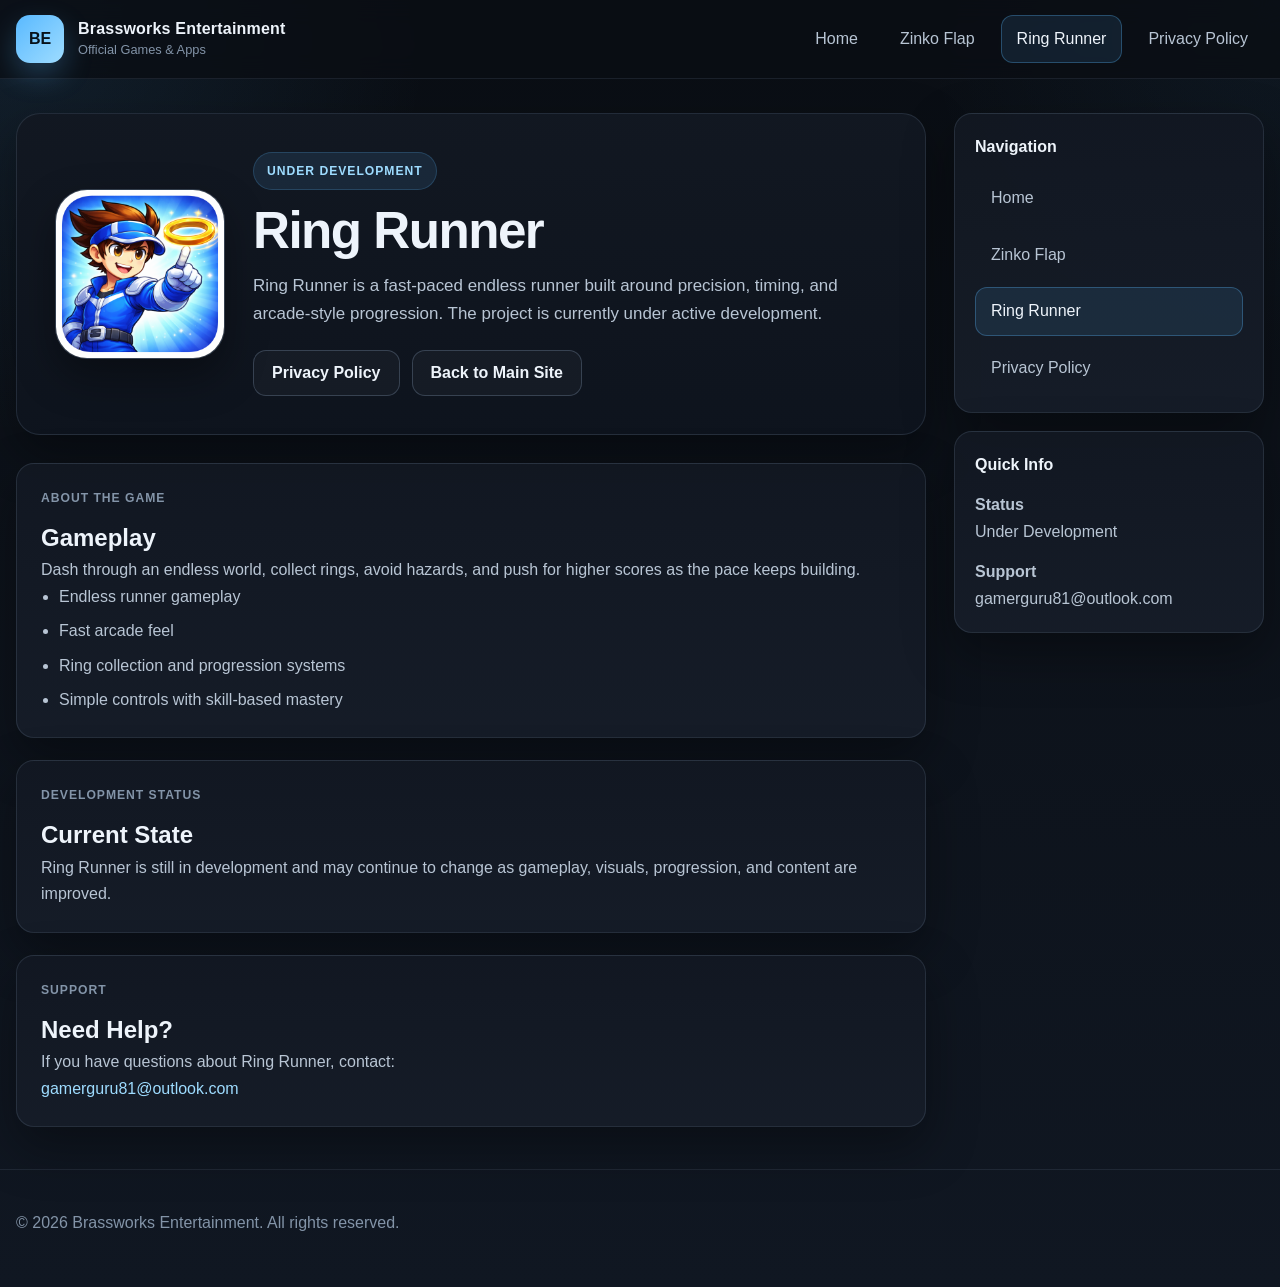
==== commit 0e2af7c8: "Update index.html" ====
--- a/ring-runner/index.html
+++ b/ring-runner/index.html
@@ -1,5 +1,4 @@
 <!doctype html>
-
 <html lang="en">
 <head>
   <meta charset="UTF-8" />
@@ -11,85 +10,98 @@
 
 <header class="topbar">
   <div class="wrap topbar-inner">
-    <div class="brand">
+    <a class="brand" href="../index.html" aria-label="Brassworks Entertainment home">
       <span class="brand-mark">BE</span>
       <span class="brand-text">
         <strong>Brassworks Entertainment</strong>
         <small>Official Games & Apps</small>
       </span>
-    </div>
+    </a>
 
-```
-<nav class="nav">
-  <a href="../index.html">Home</a>
-  <a href="privacy.html">Privacy Policy</a>
-</nav>
-```
-
+    <nav class="top-nav" aria-label="Main navigation">
+      <a href="../index.html">Home</a>
+      <a href="../zinko-flap/index.html">Zinko Flap</a>
+      <a class="active" href="index.html">Ring Runner</a>
+      <a href="privacy.html">Privacy Policy</a>
+    </nav>
   </div>
 </header>
 
 <div class="wrap page-shell">
   <main class="main-column">
 
-```
-<section class="hero">
-  <img src="../images/ring-runner-icon.png" class="game-feature-icon">
+    <section class="hero app-hero">
+      <img src="../images/ring-runner-icon.png" alt="Ring Runner icon" class="app-icon" />
+      <div>
+        <div class="hero-badge">Under Development</div>
+        <h1>Ring Runner</h1>
+        <p class="hero-copy">
+          Ring Runner is a fast-paced endless runner built around precision, timing, and arcade-style progression.
+          The project is currently under active development.
+        </p>
 
-  <h1>Ring Runner</h1>
+        <div class="button-row">
+          <a class="btn btn-secondary" href="privacy.html">Privacy Policy</a>
+          <a class="btn btn-secondary" href="../index.html">Back to Main Site</a>
+        </div>
+      </div>
+    </section>
 
-  <p class="hero-copy">
-    A fast-paced endless runner where precision, timing, and rhythm are everything.
-  </p>
-</section>
+    <section class="card">
+      <div class="section-label">About the Game</div>
+      <h2>Gameplay</h2>
+      <p>
+        Dash through an endless world, collect rings, avoid hazards, and push for higher scores as the pace keeps building.
+      </p>
+      <ul class="feature-list">
+        <li>Endless runner gameplay</li>
+        <li>Fast arcade feel</li>
+        <li>Ring collection and progression systems</li>
+        <li>Simple controls with skill-based mastery</li>
+      </ul>
+    </section>
 
-<section class="home-section">
-  <div class="section-label">About the Game</div>
-  <h2>Gameplay</h2>
+    <section class="card" style="margin-top: 22px;">
+      <div class="section-label">Development Status</div>
+      <h2>Current State</h2>
+      <p>
+        Ring Runner is still in development and may continue to change as gameplay, visuals, progression, and content are improved.
+      </p>
+    </section>
 
-  <p>
-    Run, jump, and collect rings while avoiding obstacles in an ever-accelerating world.
-    The further you go, the faster it gets.
-  </p>
-
-  <ul>
-    <li>Endless runner gameplay</li>
-    <li>Increasing difficulty over time</li>
-    <li>Collectible rings and milestones</li>
-    <li>Simple tap controls</li>
-  </ul>
-</section>
-
-<section class="home-section">
-  <div class="section-label">Features</div>
-  <h2>What Makes It Fun</h2>
-
-  <ul>
-    <li>Quick pick-up-and-play sessions</li>
-    <li>Skill-based progression</li>
-    <li>Clean arcade visuals</li>
-    <li>Performance-focused gameplay</li>
-  </ul>
-</section>
-
-<section class="home-section">
-  <div class="section-label">Support</div>
-  <h2>Need Help?</h2>
-
-  <p>
-    For support or questions, contact:
-    <br><br>
-    <strong>gamerguru81@outlook.com</strong>
-  </p>
-</section>
-```
+    <section class="card" style="margin-top: 22px;">
+      <div class="section-label">Support</div>
+      <h2>Need Help?</h2>
+      <p>If you have questions about Ring Runner, contact:</p>
+      <a class="support-email inline-email" href="mailto:gamerguru81@outlook.com">gamerguru81@outlook.com</a>
+    </section>
 
   </main>
+
+  <aside class="sidebar">
+    <section class="sidebar-card">
+      <h3>Navigation</h3>
+      <nav class="side-nav" aria-label="Sidebar navigation">
+        <a href="../index.html">Home</a>
+        <a href="../zinko-flap/index.html">Zinko Flap</a>
+        <a class="active" href="index.html">Ring Runner</a>
+        <a href="privacy.html">Privacy Policy</a>
+      </nav>
+    </section>
+
+    <section class="sidebar-card">
+      <h3>Quick Info</h3>
+      <div class="info-block">
+        <p><strong>Status</strong><br>Under Development</p>
+        <p><strong>Support</strong><br>gamerguru81@outlook.com</p>
+      </div>
+    </section>
+  </aside>
 </div>
 
 <footer class="footer">
   <div class="wrap footer-inner">
-    <p>&copy; 2026 Brassworks Entertainment</p>
+    <p>&copy; 2026 Brassworks Entertainment. All rights reserved.</p>
   </div>
 </footer>
 
